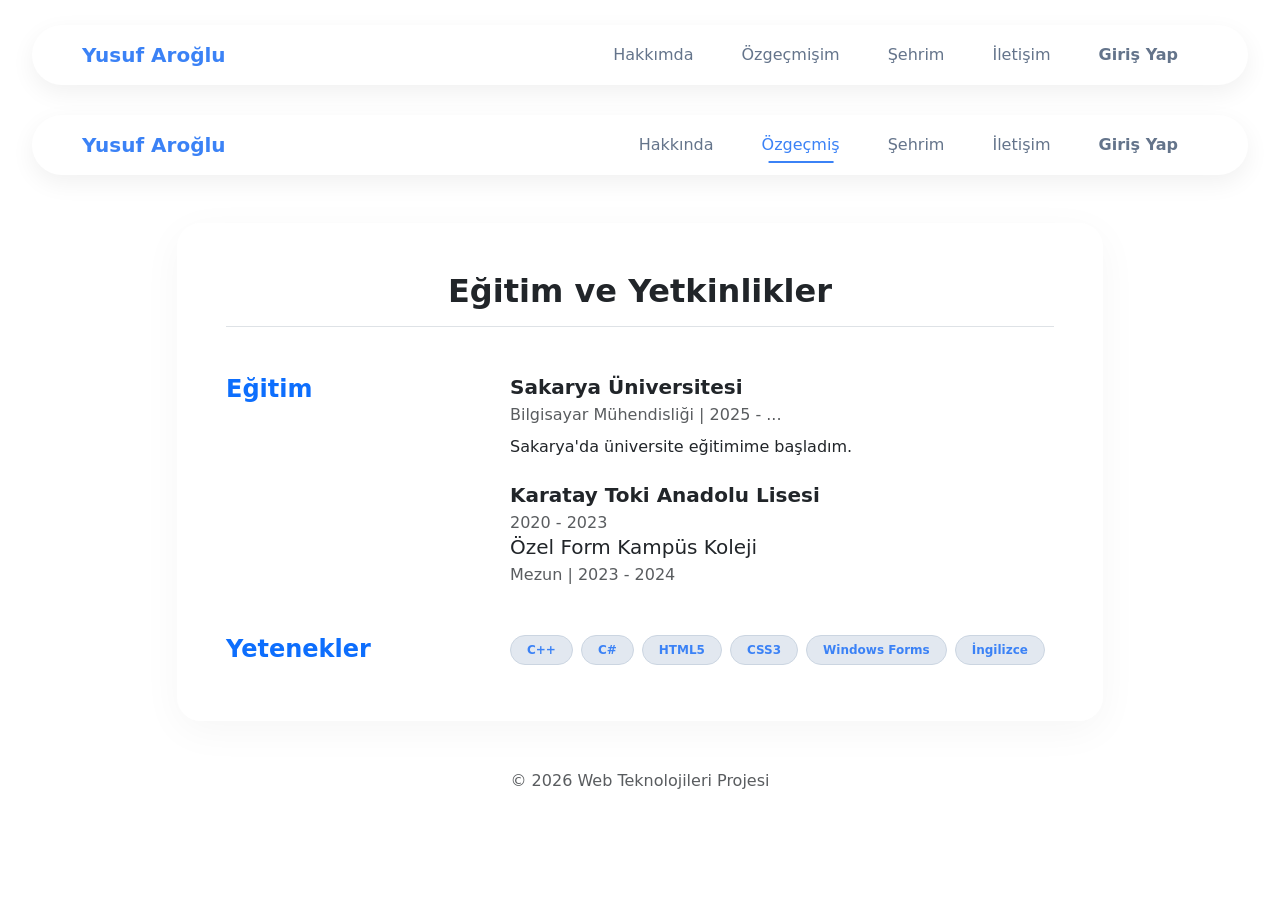
==== cv.html @ 9178ce40 "Gün 3: Özgeçmiş eklendi" ====
<!DOCTYPE html>
<html lang="tr">
<head>
    <meta charset="UTF-8">
    <meta name="viewport" content="width=device-width, initial-scale=1.0">
    <title>Yusuf Aroğlu - Proje</title>
    
    <link href="https://fonts.googleapis.com/css2?family=Poppins:wght@400;500;600;700&display=swap" rel="stylesheet">
    <link href="https://cdn.jsdelivr.net/npm/bootstrap@5.3.0/dist/css/bootstrap.min.css" rel="stylesheet">
    <link rel="stylesheet" href="style.css">
</head>
<body>
    
    <!-- Menü başlangıcı -->
    <nav class="navbar navbar-expand-lg sticky-top">
        <div class="container">
            <a class="navbar-brand fw-bold" href="cv.html" style="color: #3b82f6;">Yusuf Aroğlu</a>
            <button class="navbar-toggler" type="button" data-bs-toggle="collapse" data-bs-target="#navbarNav">
                <span class="navbar-toggler-icon"></span>
            </button>
            <div class="collapse navbar-collapse" id="navbarNav">
                <ul class="navbar-nav ms-auto gap-2">
                    <li class="nav-item"><a class="nav-link" href="hakkimda.html">Hakkımda</a></li>
                    <li class="nav-item"><a class="nav-link" href="cv.html">Özgeçmişim</a></li>
                    <li class="nav-item"><a class="nav-link" href="sehrim.html">Şehrim</a></li>
                    <li class="nav-item"><a class="nav-link" href="iletisim.html">İletişim</a></li>
                    <li class="nav-item"><a class="nav-link text-primary fw-bold" href="login.html">Giriş Yap</a></li>
                </ul>
            </div>
        </div>
    </nav>

    <!-- İçerik Alanı -->
    <div class="icerik-alani">
        <div class="icerik-karti">
           <!DOCTYPE html>
<html lang="tr">
<head>
    <meta charset="UTF-8">
    <meta name="viewport" content="width=device-width, initial-scale=1.0">
    <title>Özgeçmiş - Yusuf Aroğlu</title>
    
    <link href="https://fonts.googleapis.com/css2?family=Poppins:wght@400;500;600;700&display=swap" rel="stylesheet">
    <link href="https://cdn.jsdelivr.net/npm/bootstrap@5.3.0/dist/css/bootstrap.min.css" rel="stylesheet">
    <link rel="stylesheet" href="style.css">
</head>
<body>
    
    <!-- Menü (Hakkımda ile aynı, sadece 'Özgeçmiş' kısmında active class'ı var) -->
    <nav class="navbar navbar-expand-lg sticky-top">
        <div class="container">
            <a class="navbar-brand fw-bold" href="cv.html" style="color: #3b82f6;">Yusuf Aroğlu</a>
            <button class="navbar-toggler" type="button" data-bs-toggle="collapse" data-bs-target="#navbarNav">
                <span class="navbar-toggler-icon"></span>
            </button>
            <div class="collapse navbar-collapse" id="navbarNav">
                <ul class="navbar-nav ms-auto gap-2">
                    <li class="nav-item"><a class="nav-link" href="hakkimda.html">Hakkında</a></li>
                    <li class="nav-item"><a class="nav-link active" href="cv.html">Özgeçmiş</a></li>
                    <li class="nav-item"><a class="nav-link" href="sehrim.html">Şehrim</a></li>
                    <li class="nav-item"><a class="nav-link" href="iletisim.html">İletişim</a></li>
                    <li class="nav-item"><a class="nav-link text-primary fw-bold" href="login.html">Giriş Yap</a></li>
                </ul>
            </div>
        </div>
    </nav>

    <div class="icerik-alani">
        <div class="container mt-5 mb-5">
            <div class="row justify-content-center">
                <div class="col-lg-10">
                    <div class="saydam-kart p-5">
                        <h2 class="mb-5 fw-bold text-center border-bottom pb-3">Eğitim ve Yetkinlikler</h2>
                        
                        <!-- Eğitim Bölümü -->
                        <div class="row mb-5">
                            <div class="col-md-4">
                                <h4 class="text-primary fw-bold">Eğitim</h4>
                            </div>
                            <div class="col-md-8">
                                <div class="mb-4">
                                    <h5 class="fw-bold mb-1">Sakarya Üniversitesi</h5>
                                    <p class="text-muted mb-2">Bilgisayar Mühendisliği | 2025 - ...</p>
                                    <p>Sakarya'da üniversite eğitimime başladım.</p>
                                </div>
                                <div>
                                    <h5 class="fw-bold mb-1">Karatay Toki Anadolu Lisesi</h5>
                                    <p class="text-muted mb-0">2020 - 2023</p>
                                    <h5 class ="fw*bold mb-1">Özel Form Kampüs Koleji</h5>
                                     <p class ="text-muted mb-0">Mezun | 2023 - 2024</p>
                                </div>
                            </div>
                        </div>
                        
<!-- Yetenekler Bölümü -->
<div class="row">
    <div class="col-md-4">
        <h4 class="text-primary fw-bold">Yetenekler</h4>
    </div>
    <div class="col-md-8">
        <div class="d-flex flex-wrap gap-2">
            <span class="badge rounded-pill px-3 py-2" style="background-color: #e2e8f0; color: #3b82f6; border: 1px solid #cbd5e1;">C++</span>
            <span class="badge rounded-pill px-3 py-2" style="background-color: #e2e8f0; color: #3b82f6; border: 1px solid #cbd5e1;">C#</span>
            <span class="badge rounded-pill px-3 py-2" style="background-color: #e2e8f0; color: #3b82f6; border: 1px solid #cbd5e1;">HTML5</span>
            <span class="badge rounded-pill px-3 py-2" style="background-color: #e2e8f0; color: #3b82f6; border: 1px solid #cbd5e1;">CSS3</span>
            <span class="badge rounded-pill px-3 py-2" style="background-color: #e2e8f0; color: #3b82f6; border: 1px solid #cbd5e1;">Windows Forms</span>
            <span class="badge rounded-pill px-3 py-2" style="background-color: #e2e8f0; color: #3b82f6; border: 1px solid #cbd5e1;">İngilizce</span>
        </div>
    </div>
</div>
                    </div>
                </div>
            </div>
        </div>
    </div>

    <script src="https://cdn.jsdelivr.net/npm/bootstrap@5.3.0/dist/js/bootstrap.bundle.min.js"></script>
</body>
</html>
        </div>
    </div>

    
    <footer>
        <div class="container text-center mt-5 mb-3">
            <p class="mb-0 text-muted">&copy; 2026 Web Teknolojileri Projesi</p>
        </div>
    </footer>
    
    <script src="https://cdn.jsdelivr.net/npm/bootstrap@5.3.0/dist/js/bootstrap.bundle.min.js"></script>
</body>
</html>
---- style.css ----
/* Menünün dış çerçevesi  */
.navbar {
    background-color: white !important;
    border-radius: 50px !important; 
    margin-top: 25px !important; 
    margin-bottom: 30px !important;
    box-shadow: 0 8px 25px rgba(0, 0, 0, 0.06);
    padding: 10px 30px !important; 
    width: 95%; 
    margin-left: auto; 
    margin-right: auto;
}
.nav-link {
    color: #64748b !important;
    font-weight: 500;
    padding: 8px 15px !important;
    margin: 0 5px;
    position: relative; 
    transition: all 0.3s ease;
}

.nav-link:hover {
    color: #3b82f6 !important;
}

/* Seçilen kısmın altındaki çizgi */
.nav-link::after {
    content: '';
    position: absolute;
    width: 0;
    height: 2px; 
    bottom: 2px; 
    left: 50%;
    background-color: #3b82f6; 
    transition: all 0.3s ease;
    transform: translateX(-50%); 
}

.nav-link:hover::after,
.nav-link.active::after {
    width: 60%; 
}

.nav-link.active {
    color: #3b82f6 !important;
}
/* Yazı alanı saydam kısım */
.saydam-kart {
    background: rgba(255, 255, 255, 0.4);
    backdrop-filter: blur(15px); 
    -webkit-backdrop-filter: blur(15px);
    border: 1px solid rgba(255, 255, 255, 0.8);
    border-radius: 24px;
    padding: 40px;
    box-shadow: 0 10px 40px rgba(0, 0, 0, 0.04);
}
---- style.css ----
/* Menünün dış çerçevesi  */
.navbar {
    background-color: white !important;
    border-radius: 50px !important; 
    margin-top: 25px !important; 
    margin-bottom: 30px !important;
    box-shadow: 0 8px 25px rgba(0, 0, 0, 0.06);
    padding: 10px 30px !important; 
    width: 95%; 
    margin-left: auto; 
    margin-right: auto;
}
.nav-link {
    color: #64748b !important;
    font-weight: 500;
    padding: 8px 15px !important;
    margin: 0 5px;
    position: relative; 
    transition: all 0.3s ease;
}

.nav-link:hover {
    color: #3b82f6 !important;
}

/* Seçilen kısmın altındaki çizgi */
.nav-link::after {
    content: '';
    position: absolute;
    width: 0;
    height: 2px; 
    bottom: 2px; 
    left: 50%;
    background-color: #3b82f6; 
    transition: all 0.3s ease;
    transform: translateX(-50%); 
}

.nav-link:hover::after,
.nav-link.active::after {
    width: 60%; 
}

.nav-link.active {
    color: #3b82f6 !important;
}
/* Yazı alanı saydam kısım */
.saydam-kart {
    background: rgba(255, 255, 255, 0.4);
    backdrop-filter: blur(15px); 
    -webkit-backdrop-filter: blur(15px);
    border: 1px solid rgba(255, 255, 255, 0.8);
    border-radius: 24px;
    padding: 40px;
    box-shadow: 0 10px 40px rgba(0, 0, 0, 0.04);
}
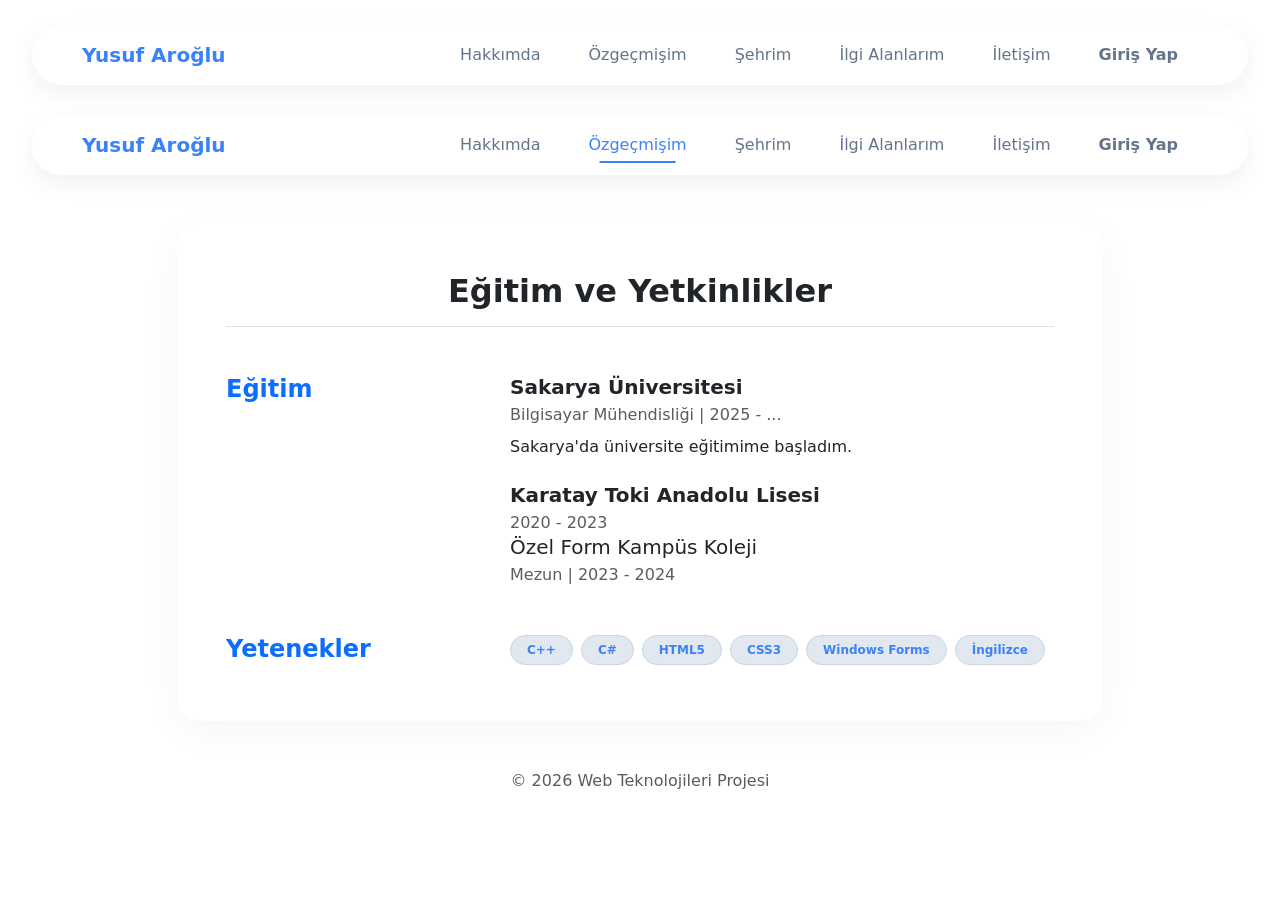
==== commit d64fc473: "Gün 4: Şehrim kısmı eklendi ve bazı hatalar düzeltildi" ====
--- a/cv.html
+++ b/cv.html
@@ -23,6 +23,7 @@
                     <li class="nav-item"><a class="nav-link" href="hakkimda.html">Hakkımda</a></li>
                     <li class="nav-item"><a class="nav-link" href="cv.html">Özgeçmişim</a></li>
                     <li class="nav-item"><a class="nav-link" href="sehrim.html">Şehrim</a></li>
+                    <li class="nav-item"><a class="nav-link" href="ilgialanlarim.html">İlgi Alanlarım</a></li>
                     <li class="nav-item"><a class="nav-link" href="iletisim.html">İletişim</a></li>
                     <li class="nav-item"><a class="nav-link text-primary fw-bold" href="login.html">Giriş Yap</a></li>
                 </ul>
@@ -55,9 +56,10 @@
             </button>
             <div class="collapse navbar-collapse" id="navbarNav">
                 <ul class="navbar-nav ms-auto gap-2">
-                    <li class="nav-item"><a class="nav-link" href="hakkimda.html">Hakkında</a></li>
-                    <li class="nav-item"><a class="nav-link active" href="cv.html">Özgeçmiş</a></li>
+                    <li class="nav-item"><a class="nav-link" href="hakkimda.html">Hakkımda</a></li>
+                    <li class="nav-item"><a class="nav-link active" href="cv.html">Özgeçmişim</a></li>
                     <li class="nav-item"><a class="nav-link" href="sehrim.html">Şehrim</a></li>
+                    <li class="nav-item"><a class="nav-link" href="ilgialanlarim.html">İlgi Alanlarım</a></li>
                     <li class="nav-item"><a class="nav-link" href="iletisim.html">İletişim</a></li>
                     <li class="nav-item"><a class="nav-link text-primary fw-bold" href="login.html">Giriş Yap</a></li>
                 </ul>
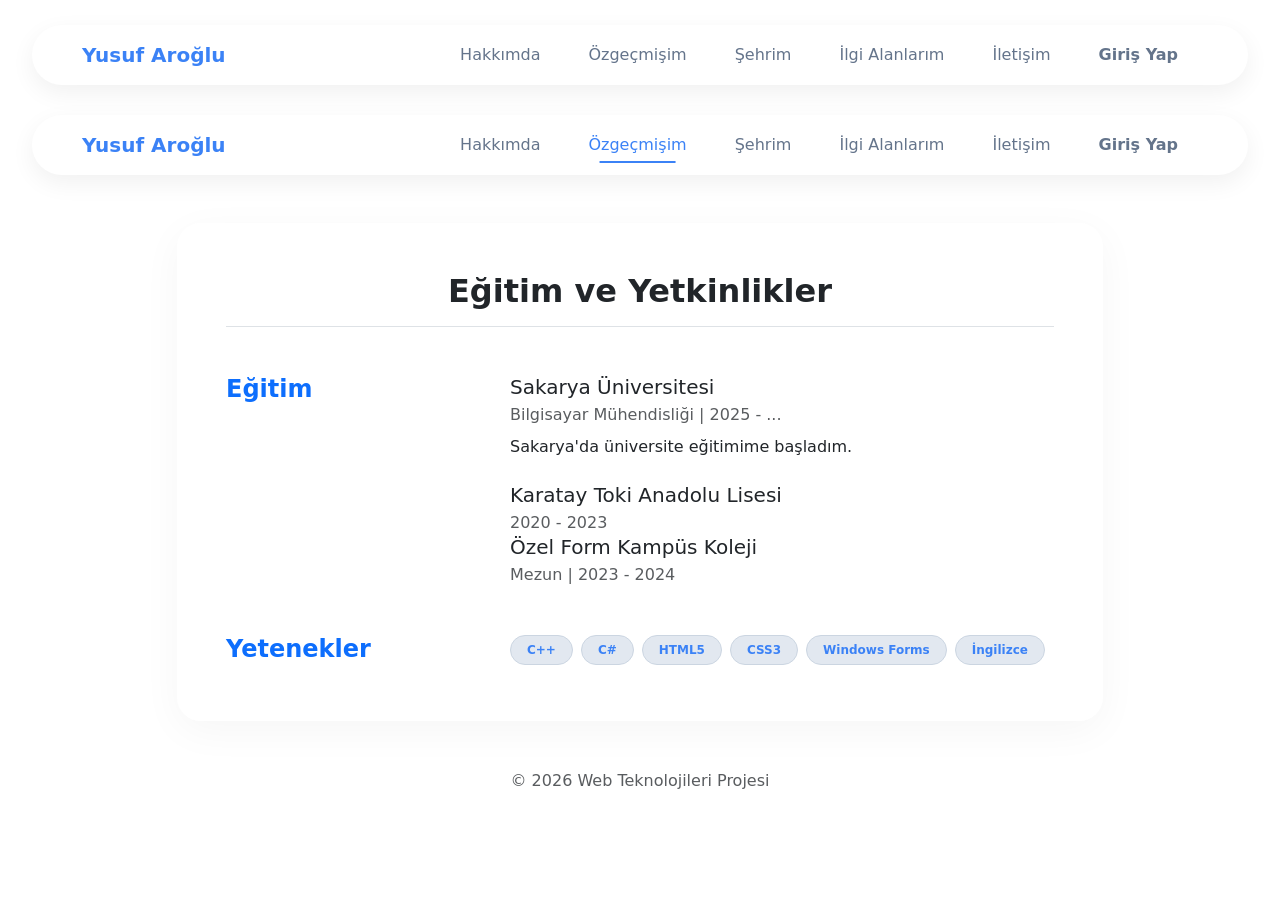
==== commit 48af4b60: "Gün 6: İletişim kısmı eklendi" ====
--- a/cv.html
+++ b/cv.html
@@ -81,12 +81,12 @@
                             </div>
                             <div class="col-md-8">
                                 <div class="mb-4">
-                                    <h5 class="fw-bold mb-1">Sakarya Üniversitesi</h5>
+                                    <h5 class="fw*bold mb-1">Sakarya Üniversitesi</h5>
                                     <p class="text-muted mb-2">Bilgisayar Mühendisliği | 2025 - ...</p>
                                     <p>Sakarya'da üniversite eğitimime başladım.</p>
                                 </div>
                                 <div>
-                                    <h5 class="fw-bold mb-1">Karatay Toki Anadolu Lisesi</h5>
+                                    <h5 class="fw*bold mb-1">Karatay Toki Anadolu Lisesi</h5>
                                     <p class="text-muted mb-0">2020 - 2023</p>
                                     <h5 class ="fw*bold mb-1">Özel Form Kampüs Koleji</h5>
                                      <p class ="text-muted mb-0">Mezun | 2023 - 2024</p>
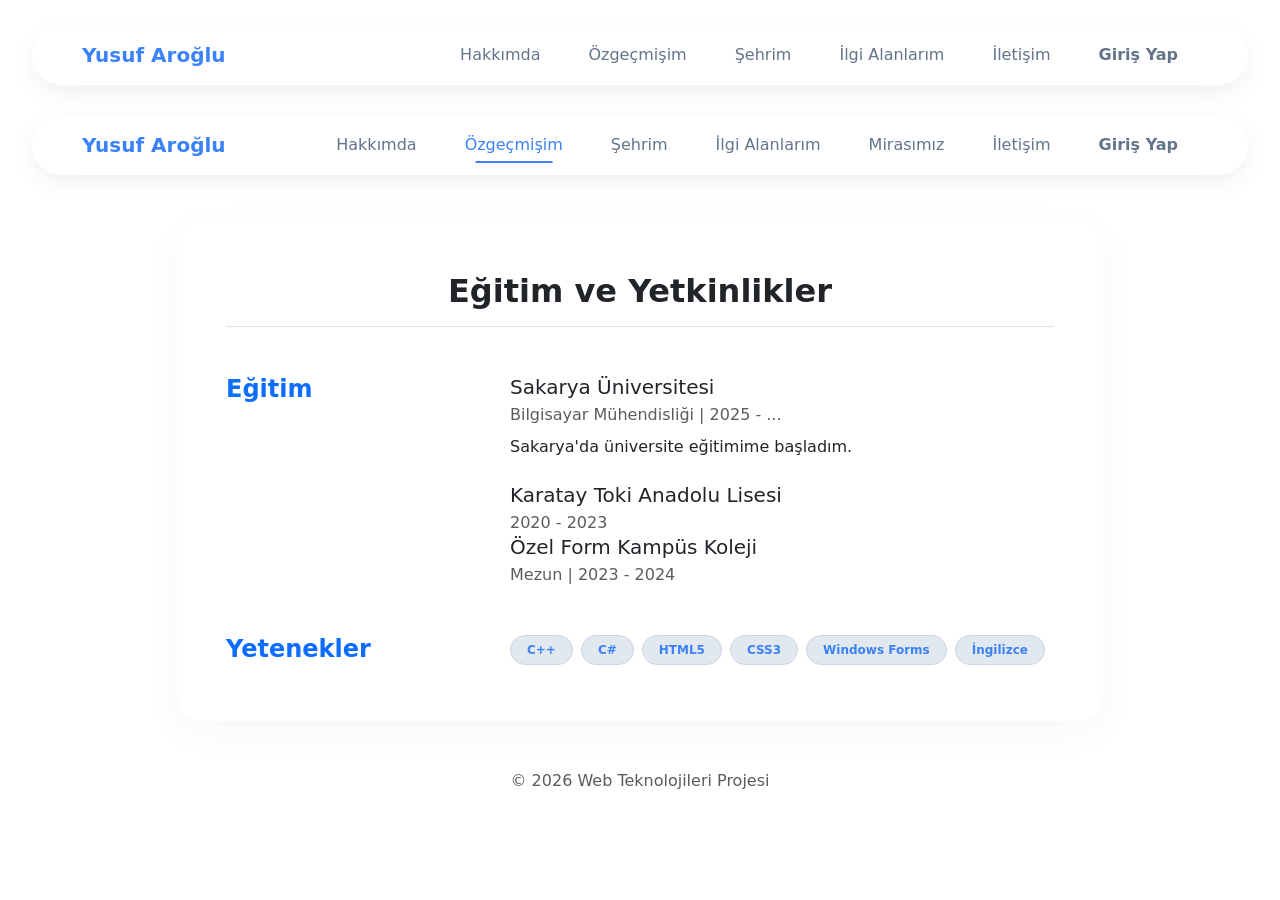
==== commit 220359b8: "Gün 6: mirasımız kısmı eklendi düzenlemeler yapıldı" ====
--- a/cv.html
+++ b/cv.html
@@ -60,6 +60,7 @@
                     <li class="nav-item"><a class="nav-link active" href="cv.html">Özgeçmişim</a></li>
                     <li class="nav-item"><a class="nav-link" href="sehrim.html">Şehrim</a></li>
                     <li class="nav-item"><a class="nav-link" href="ilgialanlarim.html">İlgi Alanlarım</a></li>
+                    <li class="nav-item"><a class="nav-link" href="mirasimiz.html">Mirasımız</a></li>
                     <li class="nav-item"><a class="nav-link" href="iletisim.html">İletişim</a></li>
                     <li class="nav-item"><a class="nav-link text-primary fw-bold" href="login.html">Giriş Yap</a></li>
                 </ul>
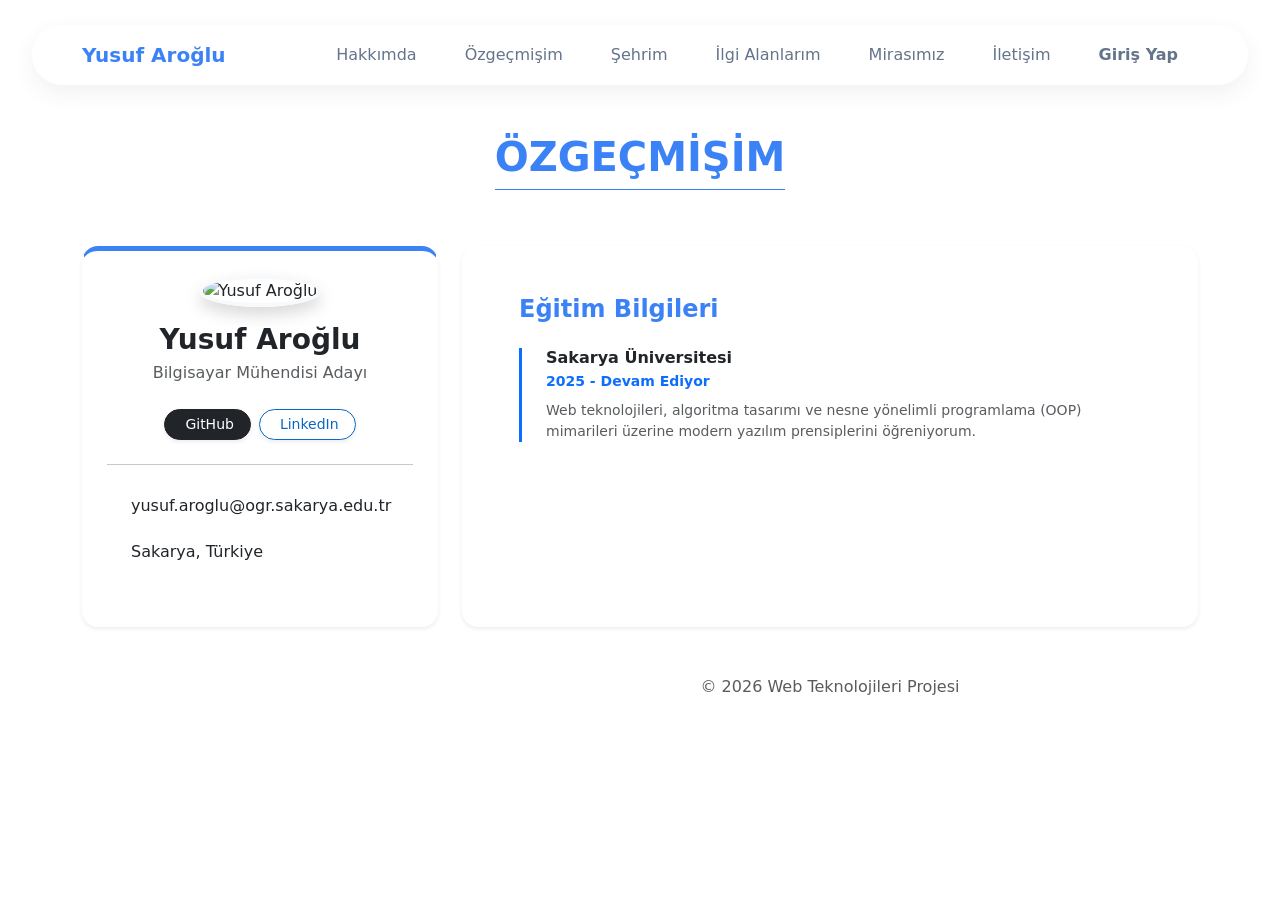
==== commit 34b9408d: "Gün 8: Değişiklikler yapıldı ve eksikler giderildi" ====
--- a/cv.html
+++ b/cv.html
@@ -24,6 +24,7 @@
                     <li class="nav-item"><a class="nav-link" href="cv.html">Özgeçmişim</a></li>
                     <li class="nav-item"><a class="nav-link" href="sehrim.html">Şehrim</a></li>
                     <li class="nav-item"><a class="nav-link" href="ilgialanlarim.html">İlgi Alanlarım</a></li>
+                    <li class="nav-item"><a class="nav-link" href="mirasimiz.html">Mirasımız</a></li>
                     <li class="nav-item"><a class="nav-link" href="iletisim.html">İletişim</a></li>
                     <li class="nav-item"><a class="nav-link text-primary fw-bold" href="login.html">Giriş Yap</a></li>
                 </ul>
@@ -32,90 +33,45 @@
     </nav>
 
     <!-- İçerik Alanı -->
-    <div class="icerik-alani">
-        <div class="icerik-karti">
-           <!DOCTYPE html>
-<html lang="tr">
-<head>
-    <meta charset="UTF-8">
-    <meta name="viewport" content="width=device-width, initial-scale=1.0">
-    <title>Özgeçmiş - Yusuf Aroğlu</title>
-    
-    <link href="https://fonts.googleapis.com/css2?family=Poppins:wght@400;500;600;700&display=swap" rel="stylesheet">
-    <link href="https://cdn.jsdelivr.net/npm/bootstrap@5.3.0/dist/css/bootstrap.min.css" rel="stylesheet">
-    <link rel="stylesheet" href="style.css">
-</head>
-<body>
-    
-    <!-- Menü (Hakkımda ile aynı, sadece 'Özgeçmiş' kısmında active class'ı var) -->
-    <nav class="navbar navbar-expand-lg sticky-top">
-        <div class="container">
-            <a class="navbar-brand fw-bold" href="cv.html" style="color: #3b82f6;">Yusuf Aroğlu</a>
-            <button class="navbar-toggler" type="button" data-bs-toggle="collapse" data-bs-target="#navbarNav">
-                <span class="navbar-toggler-icon"></span>
-            </button>
-            <div class="collapse navbar-collapse" id="navbarNav">
-                <ul class="navbar-nav ms-auto gap-2">
-                    <li class="nav-item"><a class="nav-link" href="hakkimda.html">Hakkımda</a></li>
-                    <li class="nav-item"><a class="nav-link active" href="cv.html">Özgeçmişim</a></li>
-                    <li class="nav-item"><a class="nav-link" href="sehrim.html">Şehrim</a></li>
-                    <li class="nav-item"><a class="nav-link" href="ilgialanlarim.html">İlgi Alanlarım</a></li>
-                    <li class="nav-item"><a class="nav-link" href="mirasimiz.html">Mirasımız</a></li>
-                    <li class="nav-item"><a class="nav-link" href="iletisim.html">İletişim</a></li>
-                    <li class="nav-item"><a class="nav-link text-primary fw-bold" href="login.html">Giriş Yap</a></li>
-                </ul>
-            </div>
-        </div>
-    </nav>
+<div class="container mt-5 mb-5">
+    <div class="text-center mb-5">
+        <h1 class="fw-bold border-bottom d-inline-block pb-2" style="color: #3b82f6; border-color: #3b82f6 !important;">ÖZGEÇMİŞİM</h1>
+    </div>
 
-    <div class="icerik-alani">
-        <div class="container mt-5 mb-5">
-            <div class="row justify-content-center">
-                <div class="col-lg-10">
-                    <div class="saydam-kart p-5">
-                        <h2 class="mb-5 fw-bold text-center border-bottom pb-3">Eğitim ve Yetkinlikler</h2>
-                        
-                        <!-- Eğitim Bölümü -->
-                        <div class="row mb-5">
-                            <div class="col-md-4">
-                                <h4 class="text-primary fw-bold">Eğitim</h4>
-                            </div>
-                            <div class="col-md-8">
-                                <div class="mb-4">
-                                    <h5 class="fw*bold mb-1">Sakarya Üniversitesi</h5>
-                                    <p class="text-muted mb-2">Bilgisayar Mühendisliği | 2025 - ...</p>
-                                    <p>Sakarya'da üniversite eğitimime başladım.</p>
-                                </div>
-                                <div>
-                                    <h5 class="fw*bold mb-1">Karatay Toki Anadolu Lisesi</h5>
-                                    <p class="text-muted mb-0">2020 - 2023</p>
-                                    <h5 class ="fw*bold mb-1">Özel Form Kampüs Koleji</h5>
-                                     <p class ="text-muted mb-0">Mezun | 2023 - 2024</p>
-                                </div>
-                            </div>
-                        </div>
-                        
-<!-- Yetenekler Bölümü -->
-<div class="row">
-    <div class="col-md-4">
-        <h4 class="text-primary fw-bold">Yetenekler</h4>
-    </div>
-    <div class="col-md-8">
-        <div class="d-flex flex-wrap gap-2">
-            <span class="badge rounded-pill px-3 py-2" style="background-color: #e2e8f0; color: #3b82f6; border: 1px solid #cbd5e1;">C++</span>
-            <span class="badge rounded-pill px-3 py-2" style="background-color: #e2e8f0; color: #3b82f6; border: 1px solid #cbd5e1;">C#</span>
-            <span class="badge rounded-pill px-3 py-2" style="background-color: #e2e8f0; color: #3b82f6; border: 1px solid #cbd5e1;">HTML5</span>
-            <span class="badge rounded-pill px-3 py-2" style="background-color: #e2e8f0; color: #3b82f6; border: 1px solid #cbd5e1;">CSS3</span>
-            <span class="badge rounded-pill px-3 py-2" style="background-color: #e2e8f0; color: #3b82f6; border: 1px solid #cbd5e1;">Windows Forms</span>
-            <span class="badge rounded-pill px-3 py-2" style="background-color: #e2e8f0; color: #3b82f6; border: 1px solid #cbd5e1;">İngilizce</span>
-        </div>
-    </div>
-</div>
-                    </div>
+    <div class="row g-4">
+        <div class="col-lg-4">
+            <div class="saydam-kart p-4 shadow-sm rounded-4 text-center h-100 bg-white" style="border-top: 5px solid #3b82f6;">
+                <img src="resmim.jpg" alt="Yusuf Aroğlu" class="rounded-circle mb-3 shadow" style="width: 160px; height: 160px; object-fit: cover; border: 4px solid #f8f9fa;">
+                
+                <h3 class="fw-bold mb-1">Yusuf Aroğlu</h3>
+                <p class="text-muted fw-medium mb-4">Bilgisayar Mühendisi Adayı</p>
+                
+                <div class="d-flex gap-2 justify-content-center mb-4">
+                    <a href="https://github.com/yusufaroglu" target="_blank" class="btn btn-dark btn-sm rounded-pill px-3 shadow-sm">
+                        <i class="bi bi-github me-1"></i> GitHub
+                    </a>
+                    <a href="https://www.linkedin.com/in/yusuf-aro%C4%9Flu-0ab70a378/" target="_blank" class="btn btn-outline-primary btn-sm rounded-pill px-3 shadow-sm" style="color: #0a66c2; border-color: #0a66c2;">
+                        <i class="bi bi-linkedin me-1"></i> LinkedIn
+                    </a>
+                </div>
+
+                <hr class="opacity-25 my-4">
+                
+                <div class="text-start ms-2">
+                    <p class="mb-3"><i class="bi bi-envelope-fill text-primary me-3 fs-5"></i> <span class="text-dark">yusuf.aroglu@ogr.sakarya.edu.tr</span></p>
+                    <p class="mb-3"><i class="bi bi-geo-alt-fill text-primary me-3 fs-5"></i> <span class="text-dark">Sakarya, Türkiye</span></p>
                 </div>
             </div>
         </div>
-    </div>
+
+        <div class="col-lg-8">
+            <div class="saydam-kart p-5 shadow-sm rounded-4 h-100 bg-white">
+                
+                <h4 class="fw-bold mb-4" style="color: #3b82f6;"><i class="bi bi-journal-bookmark-fill me-2"></i>Eğitim Bilgileri</h4>
+                <div class="border-start border-primary border-3 ps-4 mb-5 ms-2 position-relative">
+                    <h6 class="fw-bold mb-1">Sakarya Üniversitesi</h6>
+                    <p class="text-primary small mb-2 fw-bold">2025 - Devam Ediyor</p>
+                    <p class="text-muted small">Web teknolojileri, algoritma tasarımı ve nesne yönelimli programlama (OOP) mimarileri üzerine modern yazılım prensiplerini öğreniyorum.</p>
 
     <script src="https://cdn.jsdelivr.net/npm/bootstrap@5.3.0/dist/js/bootstrap.bundle.min.js"></script>
 </body>
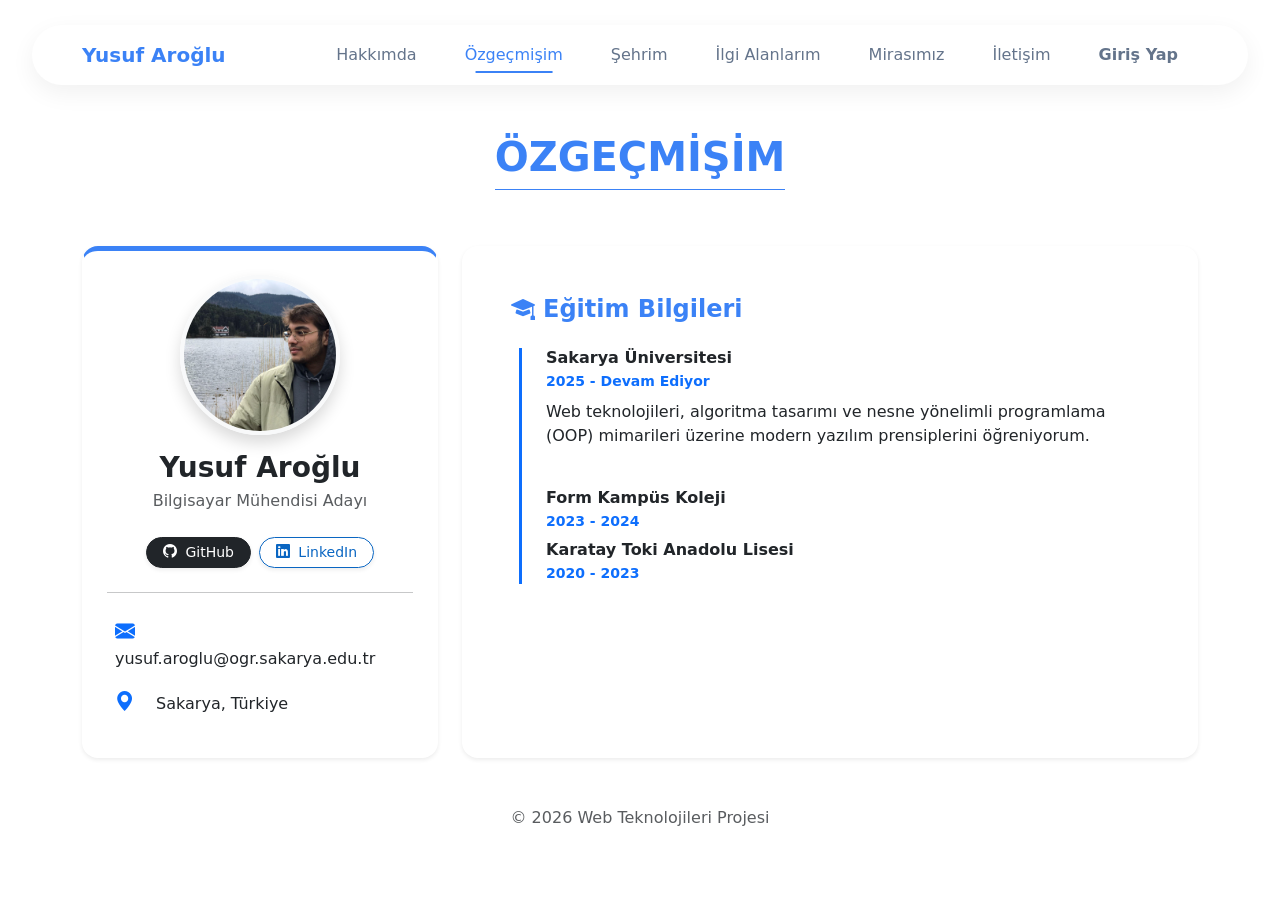
==== commit 780fb389: "Gün 11: Tüm eksikler giderildi" ====
--- a/cv.html
+++ b/cv.html
@@ -3,83 +3,91 @@
 <head>
     <meta charset="UTF-8">
     <meta name="viewport" content="width=device-width, initial-scale=1.0">
-    <title>Yusuf Aroğlu - Proje</title>
+    <title>Yusuf Aroğlu</title>
     
     <link href="https://fonts.googleapis.com/css2?family=Poppins:wght@400;500;600;700&display=swap" rel="stylesheet">
     <link href="https://cdn.jsdelivr.net/npm/bootstrap@5.3.0/dist/css/bootstrap.min.css" rel="stylesheet">
     <link rel="stylesheet" href="style.css">
+    <link rel="stylesheet" href="https://cdn.jsdelivr.net/npm/bootstrap-icons@1.10.5/font/bootstrap-icons.css">
 </head>
 <body>
     
-    <!-- Menü başlangıcı -->
     <nav class="navbar navbar-expand-lg sticky-top">
         <div class="container">
-            <a class="navbar-brand fw-bold" href="cv.html" style="color: #3b82f6;">Yusuf Aroğlu</a>
+            <a class="navbar-brand fw-bold" href="index.html" style="color: #3b82f6;">Yusuf Aroğlu</a>
             <button class="navbar-toggler" type="button" data-bs-toggle="collapse" data-bs-target="#navbarNav">
                 <span class="navbar-toggler-icon"></span>
             </button>
             <div class="collapse navbar-collapse" id="navbarNav">
                 <ul class="navbar-nav ms-auto gap-2">
-                    <li class="nav-item"><a class="nav-link" href="hakkimda.html">Hakkımda</a></li>
-                    <li class="nav-item"><a class="nav-link" href="cv.html">Özgeçmişim</a></li>
+                    <li class="nav-item"><a class="nav-link" href="index.html">Hakkımda</a></li>
+                    <li class="nav-item"><a class="nav-link active" href="cv.html">Özgeçmişim</a></li>
                     <li class="nav-item"><a class="nav-link" href="sehrim.html">Şehrim</a></li>
                     <li class="nav-item"><a class="nav-link" href="ilgialanlarim.html">İlgi Alanlarım</a></li>
                     <li class="nav-item"><a class="nav-link" href="mirasimiz.html">Mirasımız</a></li>
                     <li class="nav-item"><a class="nav-link" href="iletisim.html">İletişim</a></li>
-                    <li class="nav-item"><a class="nav-link text-primary fw-bold" href="login.html">Giriş Yap</a></li>
+                    <li class="nav-item"><a class="nav-link text-primary fw-bold" href="login.php">Giriş Yap</a></li>
                 </ul>
             </div>
         </div>
     </nav>
 
-    <!-- İçerik Alanı -->
-<div class="container mt-5 mb-5">
-    <div class="text-center mb-5">
-        <h1 class="fw-bold border-bottom d-inline-block pb-2" style="color: #3b82f6; border-color: #3b82f6 !important;">ÖZGEÇMİŞİM</h1>
-    </div>
+    <main class="container mt-5 mb-5">
+        
+        <header class="text-center mb-5">
+            <h1 class="fw-bold border-bottom d-inline-block pb-2" style="color: #3b82f6; border-color: #3b82f6 !important;">ÖZGEÇMİŞİM</h1>
+        </header>
 
-    <div class="row g-4">
-        <div class="col-lg-4">
-            <div class="saydam-kart p-4 shadow-sm rounded-4 text-center h-100 bg-white" style="border-top: 5px solid #3b82f6;">
-                <img src="resmim.jpg" alt="Yusuf Aroğlu" class="rounded-circle mb-3 shadow" style="width: 160px; height: 160px; object-fit: cover; border: 4px solid #f8f9fa;">
-                
-                <h3 class="fw-bold mb-1">Yusuf Aroğlu</h3>
-                <p class="text-muted fw-medium mb-4">Bilgisayar Mühendisi Adayı</p>
-                
-                <div class="d-flex gap-2 justify-content-center mb-4">
-                    <a href="https://github.com/yusufaroglu" target="_blank" class="btn btn-dark btn-sm rounded-pill px-3 shadow-sm">
-                        <i class="bi bi-github me-1"></i> GitHub
-                    </a>
-                    <a href="https://www.linkedin.com/in/yusuf-aro%C4%9Flu-0ab70a378/" target="_blank" class="btn btn-outline-primary btn-sm rounded-pill px-3 shadow-sm" style="color: #0a66c2; border-color: #0a66c2;">
-                        <i class="bi bi-linkedin me-1"></i> LinkedIn
-                    </a>
-                </div>
+        <div class="row g-4">
+            <div class="col-lg-4">
+                <aside class="saydam-kart p-4 shadow-sm rounded-4 text-center h-100 bg-white" style="border-top: 5px solid #3b82f6;">
+                    <img src="resmim.jpg" alt="Yusuf Aroğlu" class="rounded-circle mb-3 shadow" style="width: 160px; height: 160px; object-fit: cover; border: 4px solid #f8f9fa;">
+                    
+                    <h3 class="fw-bold mb-1">Yusuf Aroğlu</h3>
+                    <p class="text-muted fw-medium mb-4">Bilgisayar Mühendisi Adayı</p>
+                    
+                    <div class="d-flex gap-2 justify-content-center mb-4">
+                        <a href="https://github.com/yusufaroglu" target="_blank" class="btn btn-dark btn-sm rounded-pill px-3 shadow-sm">
+                            <i class="bi bi-github me-1"></i> GitHub
+                        </a>
+                        <a href="https://www.linkedin.com/in/yusuf-aro%C4%9Flu-0ab70a378/" target="_blank" class="btn btn-outline-primary btn-sm rounded-pill px-3 shadow-sm" style="color: #0a66c2; border-color: #0a66c2;">
+                            <i class="bi bi-linkedin me-1"></i> LinkedIn
+                        </a>
+                    </div>
 
-                <hr class="opacity-25 my-4">
-                
-                <div class="text-start ms-2">
-                    <p class="mb-3"><i class="bi bi-envelope-fill text-primary me-3 fs-5"></i> <span class="text-dark">yusuf.aroglu@ogr.sakarya.edu.tr</span></p>
-                    <p class="mb-3"><i class="bi bi-geo-alt-fill text-primary me-3 fs-5"></i> <span class="text-dark">Sakarya, Türkiye</span></p>
-                </div>
+                    <hr class="opacity-25 my-4">
+                    
+                    <div class="text-start ms-2">
+                        <p class="mb-3"><i class="bi bi-envelope-fill text-primary me-3 fs-5"></i> <span class="text-dark">yusuf.aroglu@ogr.sakarya.edu.tr</span></p>
+                        <p class="mb-3"><i class="bi bi-geo-alt-fill text-primary me-3 fs-5"></i> <span class="text-dark">Sakarya, Türkiye</span></p>
+                    </div>
+                </aside>
+            </div>
+
+            <div class="col-lg-8">
+                <section class="saydam-kart p-5 shadow-sm rounded-4 h-100 bg-white">
+                    
+                    <article>
+                        <h4 class="fw-bold mb-4" style="color: #3b82f6;"><i class="bi bi-mortarboard-fill me-2"></i>Eğitim Bilgileri</h4>
+                        
+                        <div class="border-start border-primary border-3 ps-4 mb-5 ms-2 position-relative">
+                            <h6 class="fw-bold mb-1">Sakarya Üniversitesi</h6>
+                            <p class="text-primary small mb-2 fw-bold">2025 - Devam Ediyor</p>
+                            <p class="text">Web teknolojileri, algoritma tasarımı ve nesne yönelimli programlama (OOP) mimarileri üzerine modern yazılım prensiplerini öğreniyorum.</p><br>
+                            
+                            <h6 class="fw-bold mb-1">Form Kampüs Koleji</h6>
+                            <p class="text-primary small mb-2 fw-bold">2023 - 2024</p>
+                            
+                            <h6 class="fw-bold mb-1">Karatay Toki Anadolu Lisesi</h6>
+                            <p class="text-primary small mb-4 fw-bold">2020 - 2023</p>
+                        </div>
+                    </article>
+                    
+                </section>
             </div>
         </div>
+    </main>
 
-        <div class="col-lg-8">
-            <div class="saydam-kart p-5 shadow-sm rounded-4 h-100 bg-white">
-                
-                <h4 class="fw-bold mb-4" style="color: #3b82f6;"><i class="bi bi-journal-bookmark-fill me-2"></i>Eğitim Bilgileri</h4>
-                <div class="border-start border-primary border-3 ps-4 mb-5 ms-2 position-relative">
-                    <h6 class="fw-bold mb-1">Sakarya Üniversitesi</h6>
-                    <p class="text-primary small mb-2 fw-bold">2025 - Devam Ediyor</p>
-                    <p class="text-muted small">Web teknolojileri, algoritma tasarımı ve nesne yönelimli programlama (OOP) mimarileri üzerine modern yazılım prensiplerini öğreniyorum.</p>
-
-    <script src="https://cdn.jsdelivr.net/npm/bootstrap@5.3.0/dist/js/bootstrap.bundle.min.js"></script>
-</body>
-</html>
-        </div>
-    </div>
-
-    
     <footer>
         <div class="container text-center mt-5 mb-3">
             <p class="mb-0 text-muted">&copy; 2026 Web Teknolojileri Projesi</p>
--- a/style.css
+++ b/style.css
@@ -44,6 +44,7 @@
 .nav-link.active {
     color: #3b82f6 !important;
 }
+
 /* Yazı alanı saydam kısım */
 .saydam-kart {
     background: rgba(255, 255, 255, 0.4);
@@ -53,4 +54,13 @@
     border-radius: 24px;
     padding: 40px;
     box-shadow: 0 10px 40px rgba(0, 0, 0, 0.04);
+}
+
+/* Konyaspor Sayfası  */
+.list-group-item:hover {
+    background-color: rgba(27, 94, 32, 0.05) !important;
+    transition: 0.3s;
+}
+.badge {
+    width: 60px;
 }
